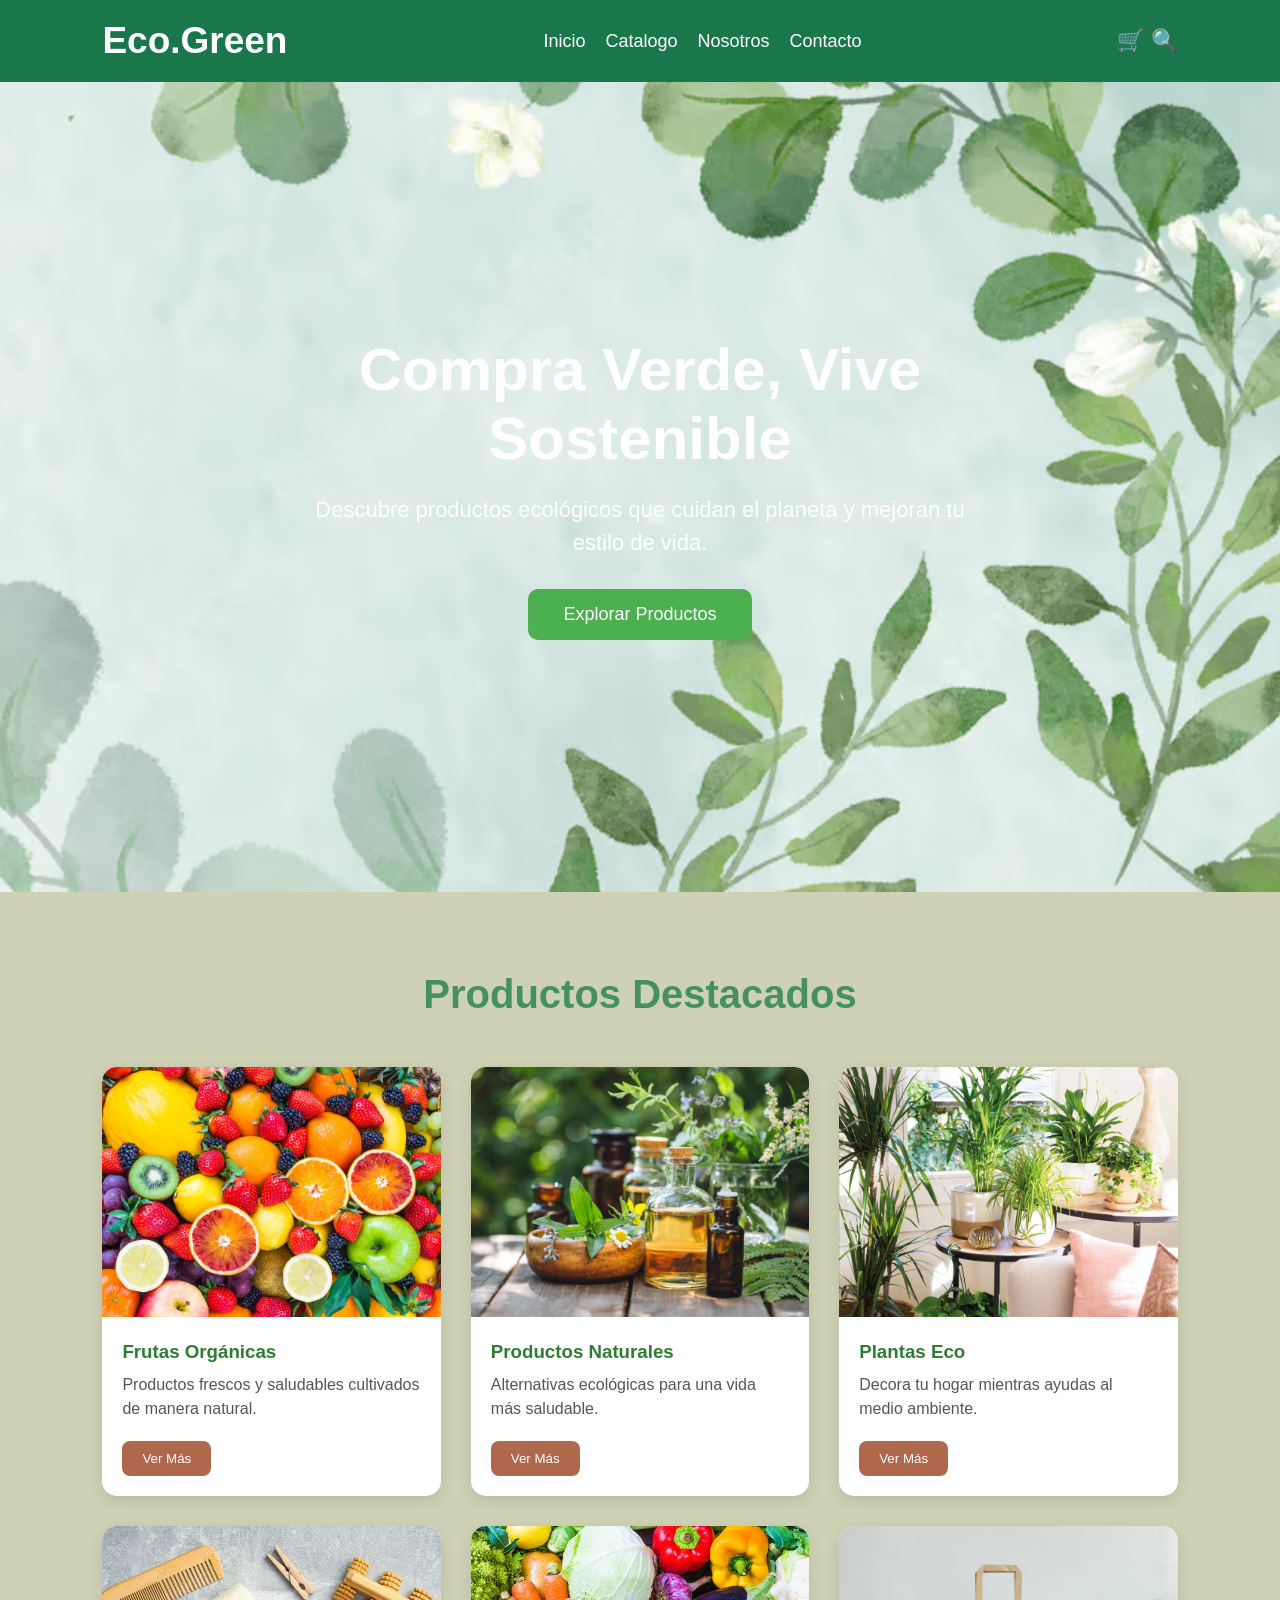
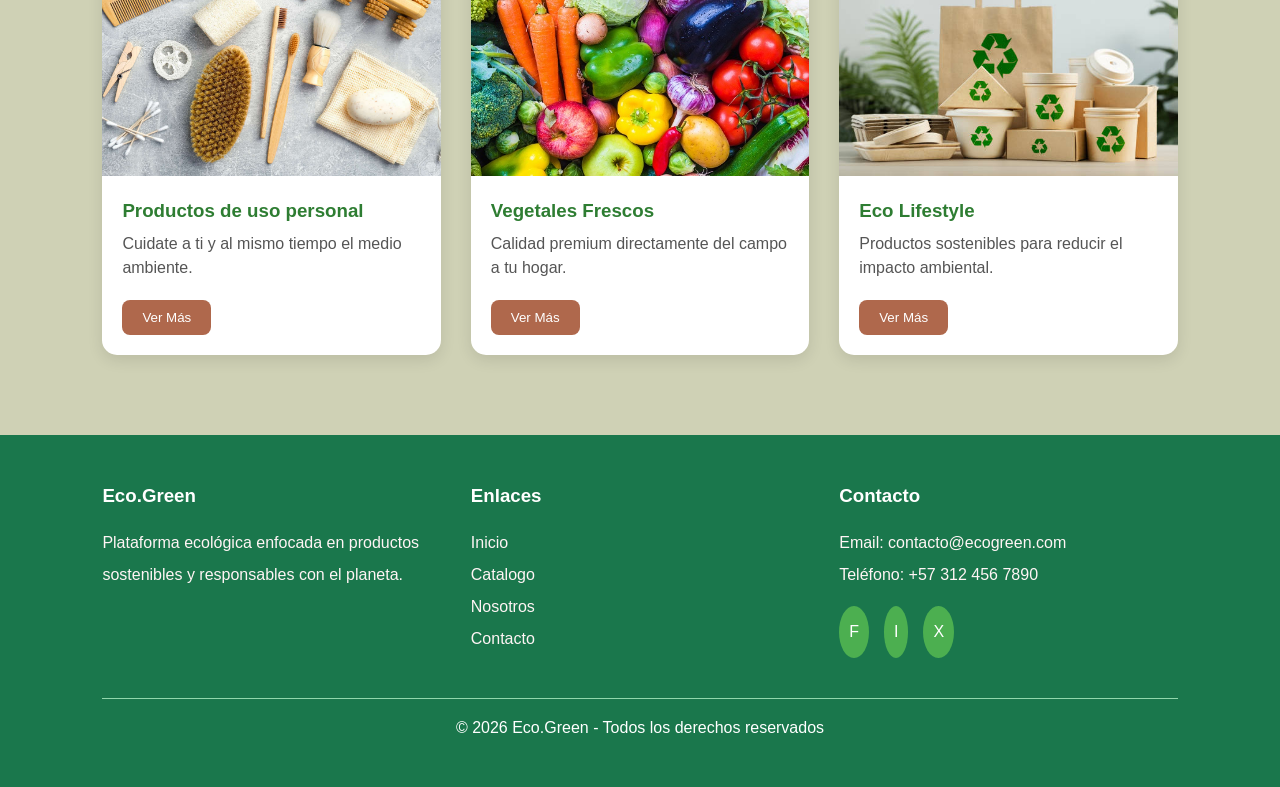
==== index.html @ 7e7d4b00 "Avance final del proyecto" ====
<!DOCTYPE html>
<html lang="es">

<head>
    <meta charset="UTF-8">
    <meta name="viewport" content="width=device-width, initial-scale=1.0">
    <title>Eco.Green</title>
    <link rel="stylesheet" href="css/styles.css">
    <header>

        <div class="logo">Eco.Green</div>

        <nav>
            <a href="index.html">Inicio</a>
            <a href="catalogo.html">Catalogo</a>
            <a href="nosotros.html">Nosotros</a>
            <a href="contacto.html">Contacto</a>
        </nav>

        <div class="acciones">
            🛒
            🔍
        </div>

    </header>

    <section class="hero">

        <div class="hero-content">

            <h1>Compra Verde, Vive Sostenible</h1>

            <p>
                Descubre productos ecológicos que cuidan el planeta y mejoran tu estilo de vida.
            </p>

            <a href="catalogo.html" class="btn">Explorar Productos</a>

        </div>

    </section>

    <section class="productos">

        <h2 class="titulo">Productos Destacados</h2>

        <div class="grid-productos">

            <div class="card">

                <img
                    src="img/frutas.jpg">

                <div class="card-content">

                    <h3>Frutas Orgánicas</h3>

                    <p>
                        Productos frescos y saludables cultivados de manera natural.
                    </p>

                    <button class="btn-card">Ver Más</button>

                </div>

            </div>

            <div class="card">

                <img
                    src="img/productos naturales.jpg">

                <div class="card-content">

                    <h3>Productos Naturales</h3>

                    <p>
                        Alternativas ecológicas para una vida más saludable.
                    </p>

                    <button class="btn-card">Ver Más</button>

                </div>

            </div>

            <div class="card">

                <img
                    src="img/plantas eco.jpg">

                <div class="card-content">

                    <h3>Plantas Eco</h3>

                    <p>
                        Decora tu hogar mientras ayudas al medio ambiente.
                    </p>

                    <button class="btn-card">Ver Más</button>

                </div>

            </div>

            <div class="card">

                <img
                    src="img/productos de uso personal.jpg">

                <div class="card-content">

                    <h3>Productos de uso personal</h3>

                    <p>
                        Cuidate a ti y al mismo tiempo el medio ambiente.
                    </p>

                    <button class="btn-card">Ver Más</button>

                </div>

            </div>

            <div class="card">

                <img
                    src="img/vegetales frescos.jpeg">

                <div class="card-content">

                    <h3>Vegetales Frescos</h3>

                    <p>
                        Calidad premium directamente del campo a tu hogar.
                    </p>

                    <button class="btn-card">Ver Más</button>

                </div>

            </div>

            <div class="card">

                <img
                    src="img/eco lifestyle.jpg">

                <div class="card-content">

                    <h3>Eco Lifestyle</h3>

                    <p>
                        Productos sostenibles para reducir el impacto ambiental.
                    </p>

                    <button class="btn-card">Ver Más</button>

                </div>

            </div>

        </div>

    </section>

    <footer>

        <div class="footer-container">

            <div class="footer-box">

                <h3>Eco.Green</h3>

                <p>
                    Plataforma ecológica enfocada en productos sostenibles y responsables con el planeta.
                </p>

            </div>

            <div class="footer-box">

                <h3>Enlaces</h3>

                <a href="index.html">Inicio</a><br>
                <a href="catalogo.html">Catalogo</a><br>
                <a href="nosotros.html">Nosotros</a><br>
                <a href="contacto.html">Contacto</a>

            </div>

            <div class="footer-box">

                <h3>Contacto</h3>

                <p>Email: contacto@ecogreen.com</p>
                <p>Teléfono: +57 312 456 7890</p>

                <div class="redes">
                    <a href="https://www.facebook.com/?locale=es_LA">F</a>
                    <a href="https://www.instagram.com/?hl=es">I</a>
                    <a href="https://x.com/?lang=es">X</a>
                </div>

            </div>

        </div>

        <div class="copy">
            © 2026 Eco.Green - Todos los derechos reservados
        </div>

    </footer>

</body>

</html>
---- css/styles.css ----
* {
    margin: 0;
    padding: 0;
    box-sizing: border-box;
    font-family: Arial, Helvetica, sans-serif;
}

html {
    scroll-behavior: smooth;
}

body {
    background: #cfd1b5;
    color: #dadf9a;
}

header {
    background: #1a774c;
    padding: 20px 8%;
    display: flex;
    justify-content: space-between;
    align-items: center;
    position: sticky;
    top: 0;
    z-index: 1000;
}

.logo {
    color: white;
    font-size: 37px;
    font-weight: bold;
}

nav {
    display: flex;
    gap: 20px;
}

nav a {
    color: white;
    text-decoration: none;
    font-size: 18px;
    transition: 0.3s;
}

nav a:hover {
    color: #bbbb7e;
}

.acciones {
    display: flex;
    gap: 15px;
    color: white;
    font-size: 22px;
    cursor: pointer;
}

.hero {
    height: 90vh;
    background:
        url("../img/fondo.avif");
    background-size: cover;
    background-position: center;
    display: flex;
    align-items: center;
    justify-content: center;
    text-align: center;
    padding: 20px;
}

.hero-content {
    color: white;
    max-width: 700px;
}

.hero-content h1 {
    font-size: 60px;
    margin-bottom: 20px;
}

.hero-content p {
    font-size: 22px;
    margin-bottom: 30px;
    line-height: 1.5;
}

.btn {
    display: inline-block;
    background: #4CAF50;
    color: white;
    padding: 15px 35px;
    text-decoration: none;
    border-radius: 10px;
    font-size: 18px;
    transition: 0.3s;
}

.btn:hover {
    background: #2E7D32;
    transform: scale(1.05);
}

.productos {
    padding: 80px 8%;
}

.titulo {
    text-align: center;
    font-size: 40px;
    margin-bottom: 50px;
    color: #45915c;
}

.grid-productos {
    display: grid;
    grid-template-columns: repeat(auto-fit, minmax(250px, 1fr));
    gap: 30px;
}

.card {
    background: white;
    border-radius: 15px;
    overflow: hidden;
    box-shadow: 0 5px 15px rgba(0, 0, 0, 0.1);
    transition: 0.4s;
}

.card:hover {
    transform: translateY(-10px);
}

.card img {
    width: 100%;
    height: 250px;
    object-fit: cover;
}

.card-content {
    padding: 20px;
}

.card-content h3 {
    margin-bottom: 10px;
    color: #2E7D32;
}

.card-content p {
    margin-bottom: 20px;
    color: #555;
    line-height: 1.5;
}

.btn-card {
    background: #af684c;
    color: white;
    padding: 10px 20px;
    border: none;
    border-radius: 8px;
    cursor: pointer;
    transition: 0.3s;
}

.btn-card:hover {
    background: #1B5E20;
}

footer {
    background: #1a774c;
    color: rgb(255, 255, 255);
    padding: 50px 8%;
}

.footer-container {
    display: grid;
    grid-template-columns: repeat(auto-fit, minmax(250px, 1fr));
    gap: 30px;
}

.footer-box h3 {
    margin-bottom: 20px;
}

.footer-box p,
.footer-box a {
    color: hsl(0, 100%, 98%);
    text-decoration: none;
    line-height: 2;
}

.redes {
    display: flex;
    gap: 15px;
    margin-top: 15px;
}

.redes a {
    background: #4caf50;
    padding: 10px;
    border-radius: 50%;
    color: white;
    transition: 0.3s;
}

.redes a:hover {
    background: #81C784;
}

.copy {
    text-align: center;
    margin-top: 40px;
    border-top: 1px solid rgba(185, 248, 206, 0.747);
    padding-top: 20px;
}

@media(max-width:900px) {

    header {
        flex-direction: column;
        gap: 20px;
    }

    .hero-content h1 {
        font-size: 42px;
    }

    .hero-content p {
        font-size: 18px;
    }

}
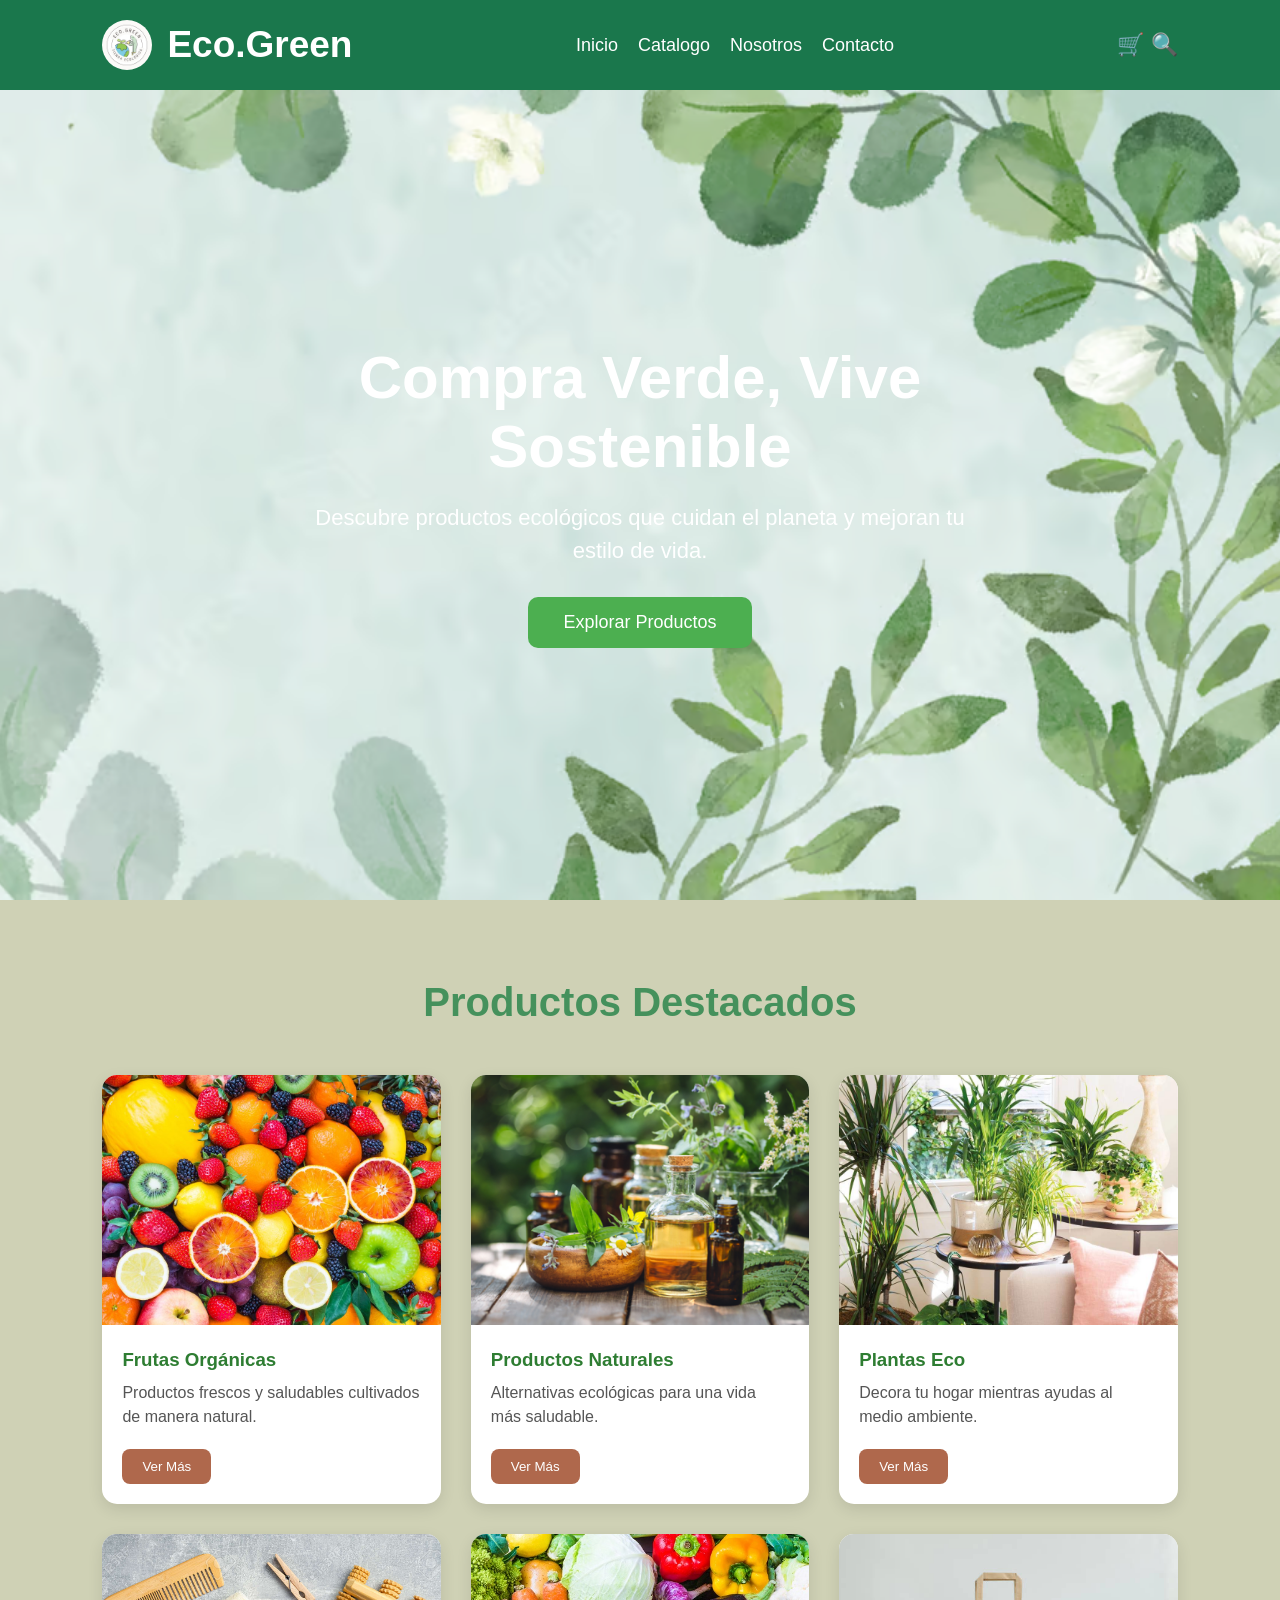
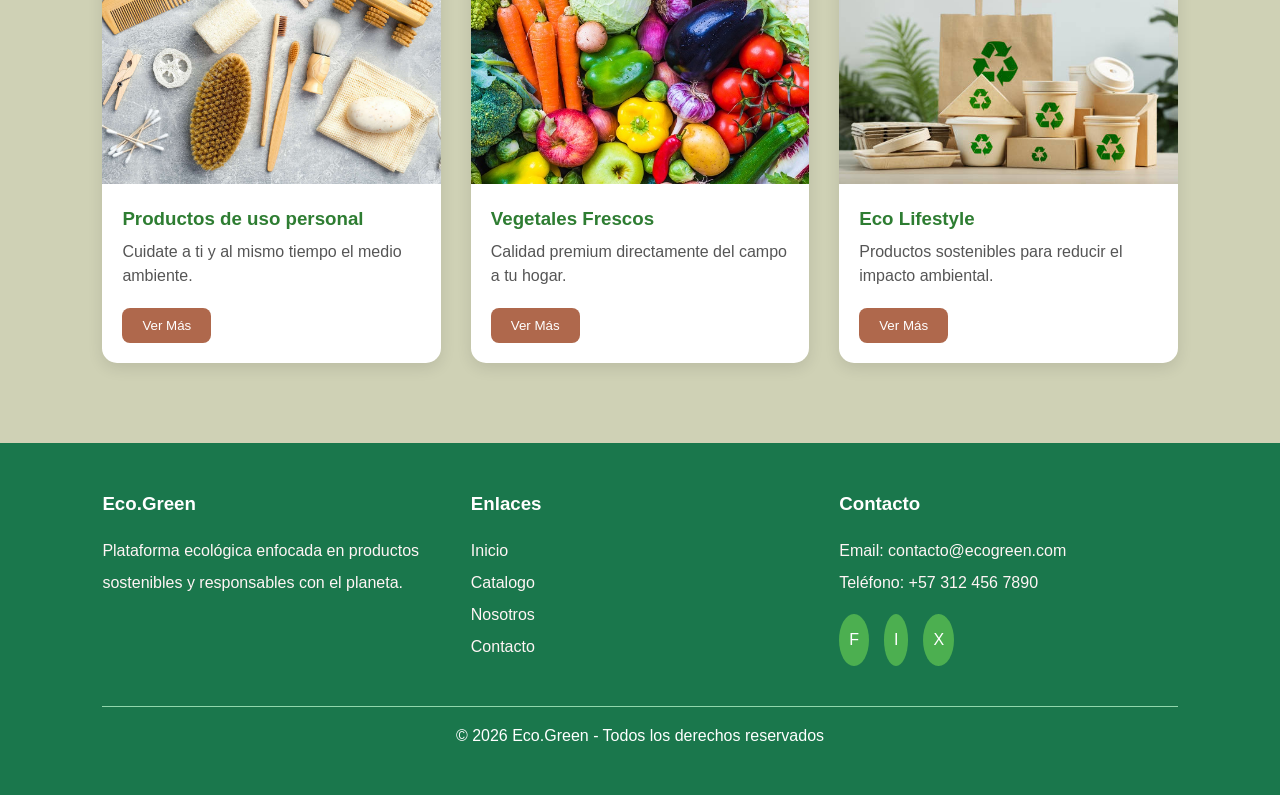
==== commit acf71a11: "feat: agregar logo en header y favicon en todas las paginas" ====
--- a/index.html
+++ b/index.html
@@ -5,10 +5,17 @@
     <meta charset="UTF-8">
     <meta name="viewport" content="width=device-width, initial-scale=1.0">
     <title>Eco.Green</title>
+    <link rel="icon" type="image/png" href="img/logo.png">
     <link rel="stylesheet" href="css/styles.css">
+</head>
+
+<body>
     <header>
 
-        <div class="logo">Eco.Green</div>
+        <div class="logo">
+            <img src="img/logo.png" alt="Eco.Green" class="logo-img">
+            <span>Eco.Green</span>
+        </div>
 
         <nav>
             <a href="index.html">Inicio</a>
@@ -48,8 +55,7 @@
 
             <div class="card">
 
-                <img
-                    src="img/frutas.jpg">
+                <img src="img/frutas.jpg">
 
                 <div class="card-content">
 
@@ -67,8 +73,7 @@
 
             <div class="card">
 
-                <img
-                    src="img/productos naturales.jpg">
+                <img src="img/productos naturales.jpg">
 
                 <div class="card-content">
 
@@ -86,8 +91,7 @@
 
             <div class="card">
 
-                <img
-                    src="img/plantas eco.jpg">
+                <img src="img/plantas eco.jpg">
 
                 <div class="card-content">
 
@@ -105,8 +109,7 @@
 
             <div class="card">
 
-                <img
-                    src="img/productos de uso personal.jpg">
+                <img src="img/productos de uso personal.jpg">
 
                 <div class="card-content">
 
@@ -124,8 +127,7 @@
 
             <div class="card">
 
-                <img
-                    src="img/vegetales frescos.jpeg">
+                <img src="img/vegetales frescos.jpeg">
 
                 <div class="card-content">
 
@@ -143,8 +145,7 @@
 
             <div class="card">
 
-                <img
-                    src="img/eco lifestyle.jpg">
+                <img src="img/eco lifestyle.jpg">
 
                 <div class="card-content">
 
@@ -212,6 +213,6 @@
 
     </footer>
 
-</body>
+    </body>
 
 </html>
--- a/css/styles.css
+++ b/css/styles.css
@@ -29,6 +29,15 @@
     color: white;
     font-size: 37px;
     font-weight: bold;
+    display: flex;
+    align-items: center;
+    gap: 15px;
+}
+
+.logo-img {
+    height: 50px;
+    width: auto;
+    border-radius: 50%;
 }
 
 nav {
